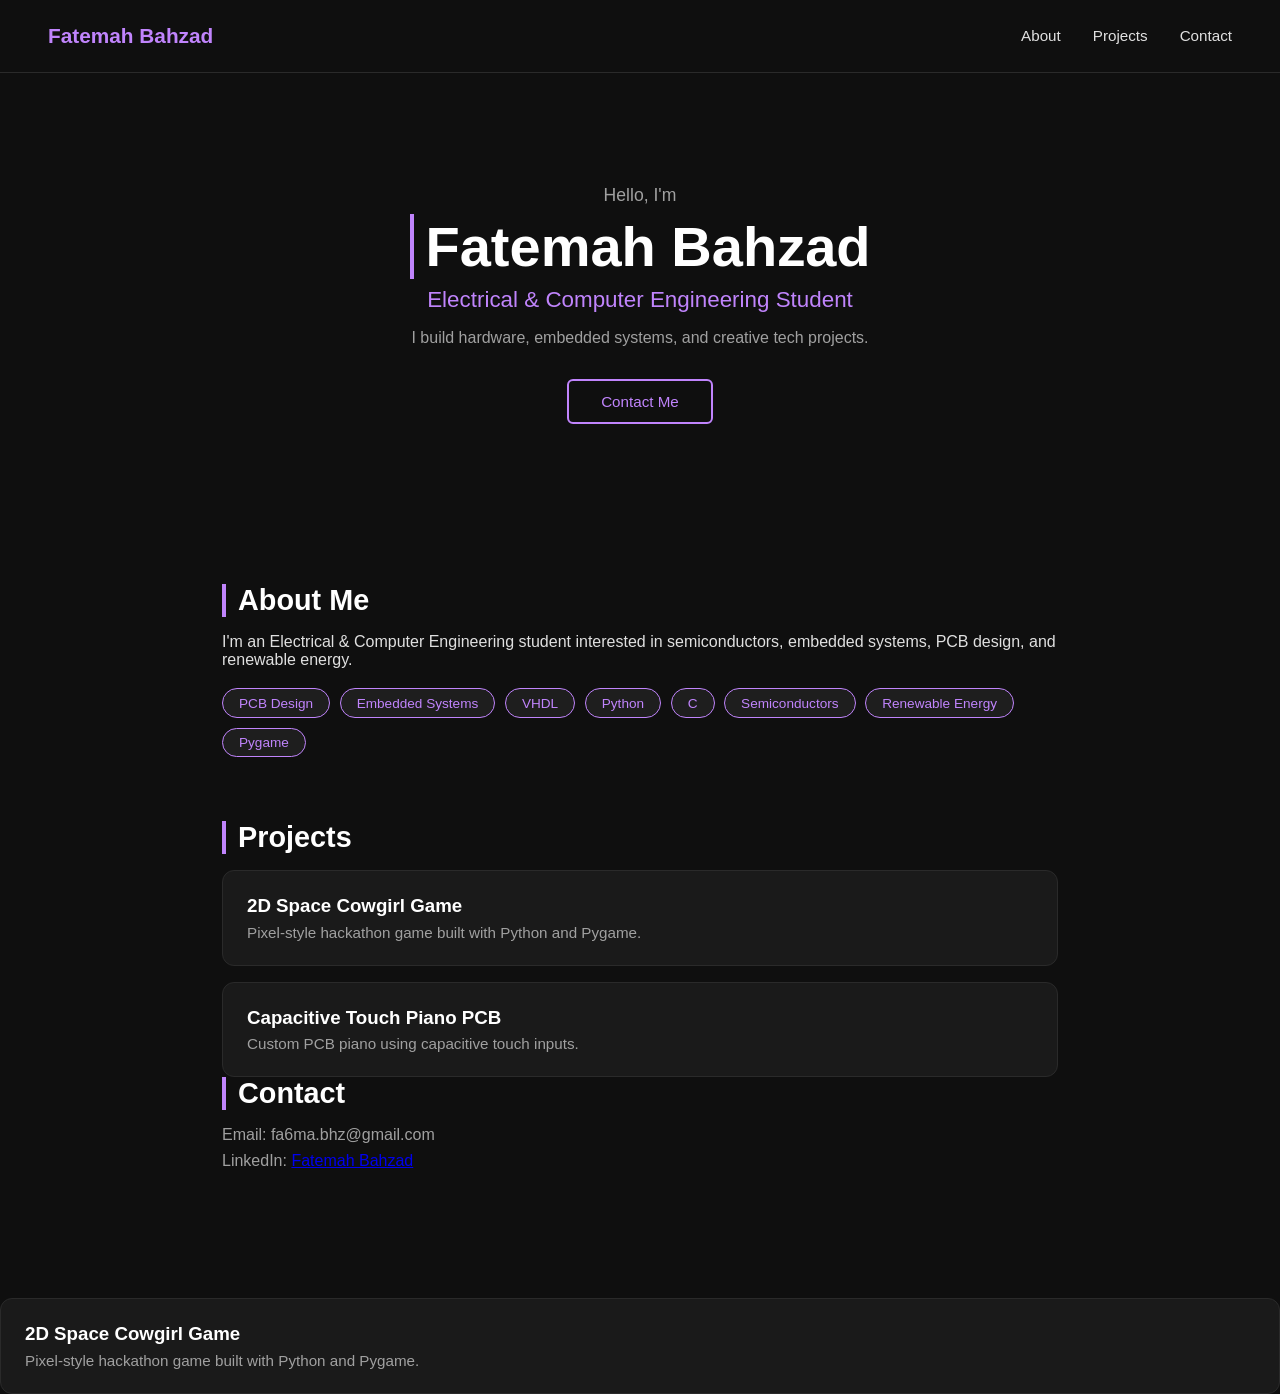
==== index.html @ 69e7a7d3 "first commit" ====
<!DOCTYPE html>
<html lang="en">
  <head>
    <meta charset="UTF-8" />
    <meta name="viewport" content="width=device-width, initial-scale=1.0" />
    <title>Fatemah Bahzad | Portfolio</title>
    <link rel="stylesheet" href="src/style.css" />
  </head>
  <body>
    <header>
      <nav>
        <h1>Fatemah Bahzad</h1>
        <ul>
          <li><a href="#about">About</a></li>
          <li><a href="#projects">Projects</a></li>
          <li><a href="#contact">Contact</a></li>
        </ul>
      </nav>

      <div class="hero">
        <p class="hero-greeting">Hello, I'm</p>
        <h2 class="hero-name">Fatemah Bahzad</h2>
        <h3 class="hero-title">Electrical & Computer Engineering Student</h3>
        <p class="hero-sub">I build hardware, embedded systems, and creative tech projects.</p>
        <a href="#contact" class="hero-btn">Contact Me</a>
      </div>
    </header>

    <main>
      <section id="about">
        <h2>About Me</h2>
        <p>
          I'm an Electrical & Computer Engineering student interested in
          semiconductors, embedded systems, PCB design, and renewable energy.
        </p>

        <div class="skills">
          <span class="skill-tag">PCB Design</span>
          <span class="skill-tag">Embedded Systems</span>
          <span class="skill-tag">VHDL</span>
          <span class="skill-tag">Python</span>
          <span class="skill-tag">C</span>
          <span class="skill-tag">Semiconductors</span>
          <span class="skill-tag">Renewable Energy</span>
          <span class="skill-tag">Pygame</span>
        </div>
      </section>

      <section id="projects">
        <h2>Projects</h2>

<a href="cowgirl.html" class="card-link">
  <div class="card">
    <h3>2D Space Cowgirl Game</h3>
    <p>Pixel-style hackathon game built with Python and Pygame.</p>
  </div>
</a>

       <a href="piano.html" class="card-link">
  <div class="card">
    <h3>Capacitive Touch Piano PCB</h3>
    <p>Custom PCB piano using capacitive touch inputs.</p>
  </div>
</a>
      <section id="contact">
        <h2>Contact</h2>
        <p>Email: fa6ma.bhz@gmail.com</p>
        <p>LinkedIn: <a href="https://www.linkedin.com/in/fatima-bahzad1/" target="_blank">Fatemah Bahzad</a></p>
        
      </section>
    </main>

    <script type="module" src="/main.js"></script>
  </body>
</html>



<a href="cowgirl.html" class="card-link">
  <div class="card">
    <h3>2D Space Cowgirl Game</h3>
    <p>Pixel-style hackathon game built with Python and Pygame.</p>
  </div>
</a>
---- src/style.css ----
* {
  margin: 0;
  padding: 0;
  box-sizing: border-box;
}

body {
  font-family: Arial, sans-serif;
  background: #0f0f0f;
  color: #e0e0e0;
}

/* NAV */
nav {
  display: flex;
  justify-content: space-between;
  align-items: center;
  padding: 1.5rem 3rem;
  background: #0f0f0f;
  border-bottom: 1px solid #2a2a2a;
  position: sticky;
  top: 0;
  z-index: 100;
}

nav h1 {
  color: #c084fc;
  font-size: 1.3rem;
}

nav ul {
  display: flex;
  list-style: none;
  gap: 2rem;
}

nav a {
  text-decoration: none;
  color: #e0e0e0;
  font-size: 0.95rem;
  transition: color 0.2s;
}

nav a:hover {
  color: #c084fc;
}

/* HERO */
.hero {
  display: flex;
  flex-direction: column;
  align-items: center;
  justify-content: center;
  text-align: center;
  padding: 7rem 2rem;
  background: #0f0f0f;
}

.hero-greeting {
  color: #a0a0a0;
  font-size: 1.1rem;
  margin-bottom: 0.5rem;
}

.hero-name {
  font-size: 3.5rem;
  font-weight: bold;
  color: white;
  margin-bottom: 0.5rem;
}

.hero-title {
  font-size: 1.4rem;
  color: #c084fc;
  font-weight: 400;
  margin-bottom: 1rem;
}

.hero-sub {
  color: #a0a0a0;
  font-size: 1rem;
  max-width: 500px;
  margin-bottom: 2rem;
}

.hero-btn {
  display: inline-block;
  padding: 0.75rem 2rem;
  border: 2px solid #c084fc;
  color: #c084fc;
  text-decoration: none;
  border-radius: 6px;
  font-size: 0.95rem;
  transition: background 0.2s, color 0.2s;
}

.hero-btn:hover {
  background: #c084fc;
  color: #0f0f0f;
}

/* MAIN */
main {
  max-width: 900px;
  margin: auto;
  padding: 3rem 2rem;
}

section {
  margin-bottom: 4rem;
}

h2 {
  font-size: 1.8rem;
  color: white;
  margin-bottom: 1rem;
  border-left: 4px solid #c084fc;
  padding-left: 0.75rem;
}

/* SKILLS */
.skills {
  display: flex;
  flex-wrap: wrap;
  gap: 0.6rem;
  margin-top: 1.2rem;
}

.skill-tag {
  background: #1e1e1e;
  border: 1px solid #c084fc;
  color: #c084fc;
  padding: 0.4rem 1rem;
  border-radius: 999px;
  font-size: 0.85rem;
}

/* CARDS */
.card {
  background: #1a1a1a;
  padding: 1.5rem;
  margin-top: 1rem;
  border-radius: 12px;
  border: 1px solid #2a2a2a;
  transition: border-color 0.2s;
}

.card:hover {
  border-color: #c084fc;
}

.card h3 {
  color: white;
  margin-bottom: 0.4rem;
}

.card p {
  color: #a0a0a0;
  font-size: 0.95rem;
}

/* CONTACT */
#contact p {
  color: #a0a0a0;
  margin-top: 0.5rem;
}
.card-link {
  text-decoration: none;
  display: block;
}
.media-heading {
  color: white;
  font-size: 1.2rem;
  margin-top: 2rem;
  margin-bottom: 0.75rem;
  border: none;
  padding: 0;
}

.project-list {
  list-style: none;
  padding: 0;
  margin-top: 0.5rem;
}

.project-list li {
  color: #a0a0a0;
  padding: 0.4rem 0;
  border-bottom: 1px solid #1e1e1e;
  padding-left: 1rem;
  position: relative;
}

.project-list li::before {
  content: "→";
  color: #c084fc;
  position: absolute;
  left: 0;
}
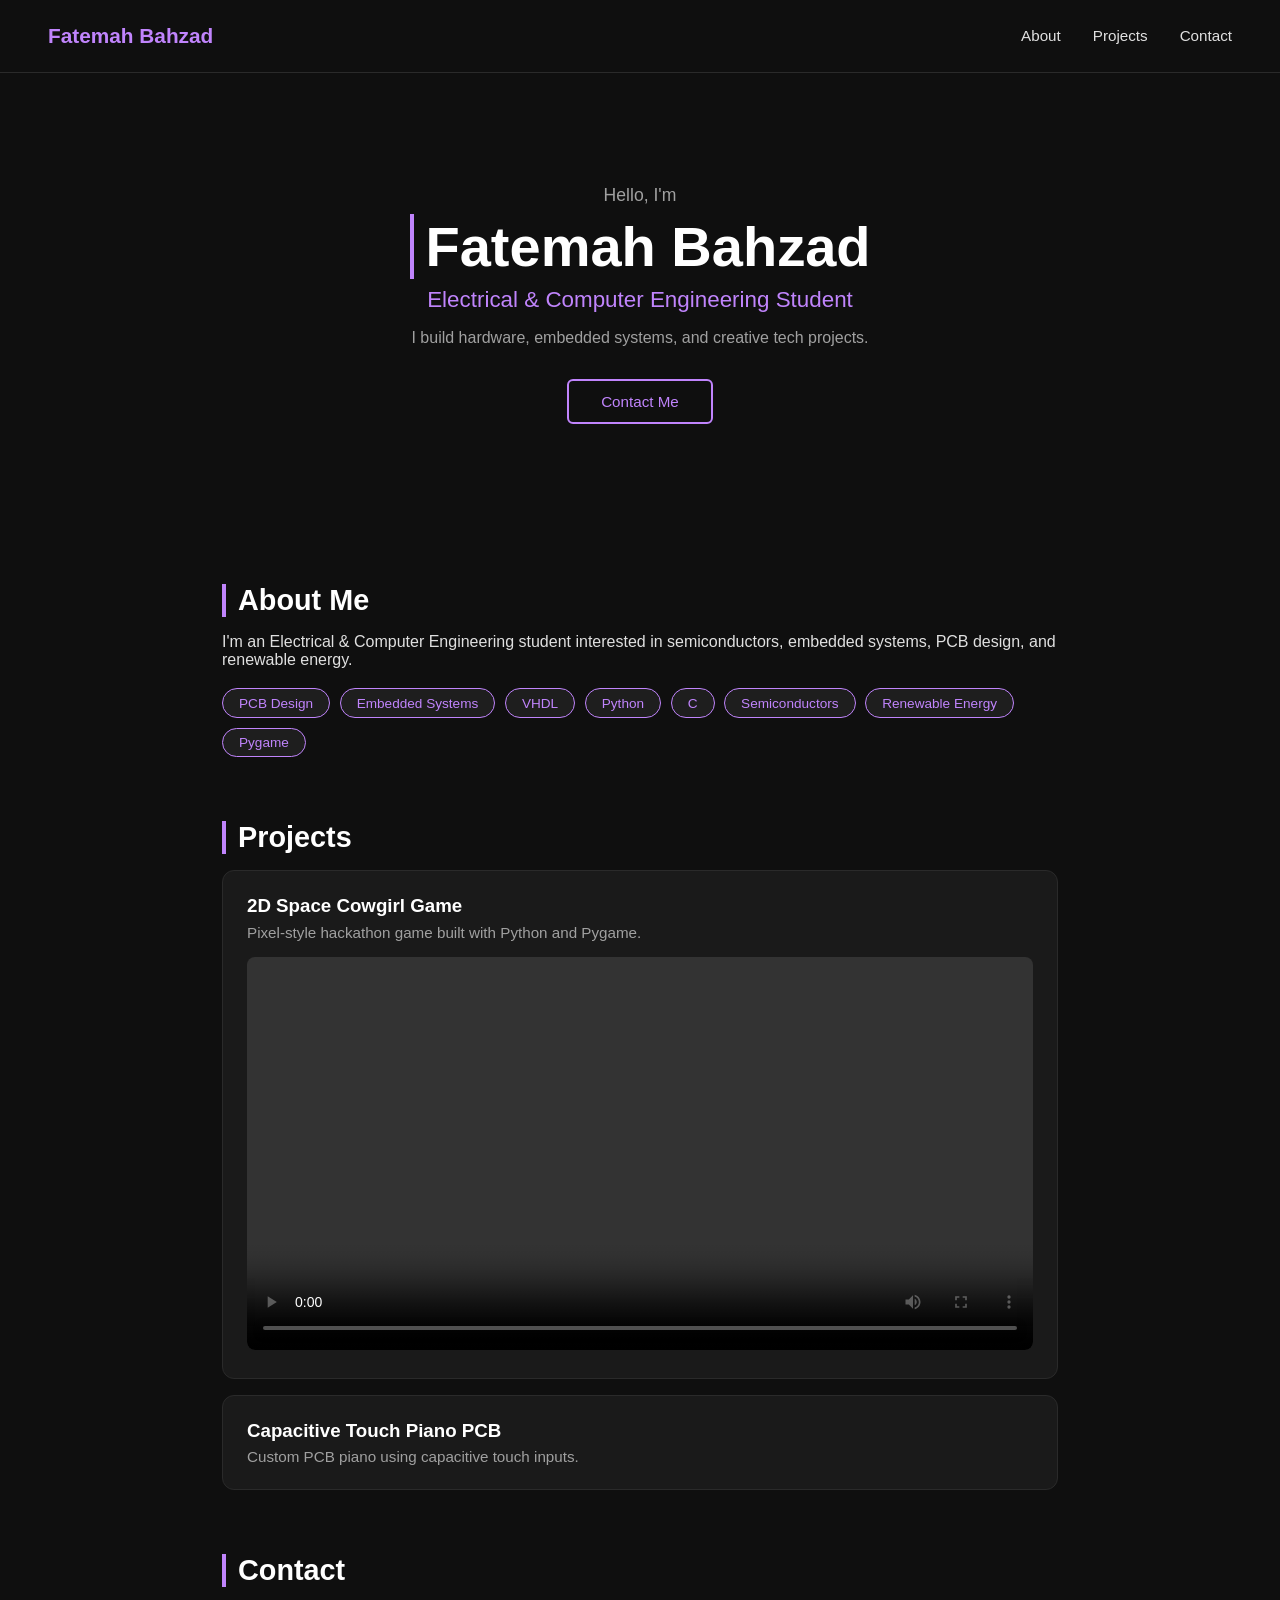
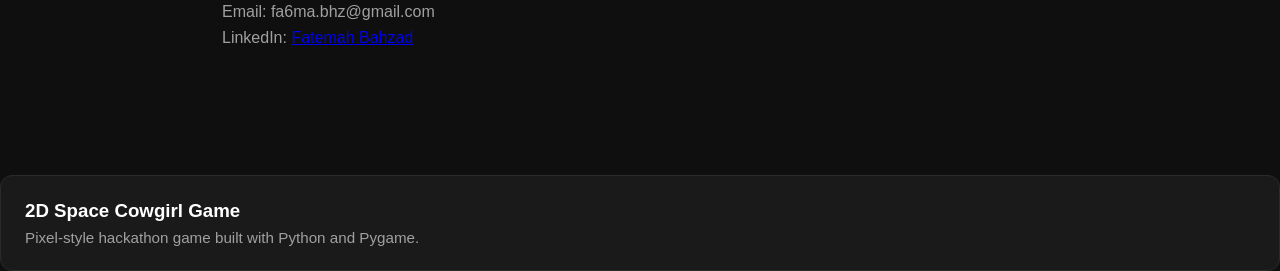
==== commit 3e5cc6b7: "Add video and fix project cards" ====
--- a/index.html
+++ b/index.html
@@ -47,21 +47,23 @@
       </section>
 
       <section id="projects">
-        <h2>Projects</h2>
+  <h2>Projects</h2>
 
-<a href="cowgirl.html" class="card-link">
   <div class="card">
     <h3>2D Space Cowgirl Game</h3>
     <p>Pixel-style hackathon game built with Python and Pygame.</p>
+    <video width="100%" controls style="margin-top: 1rem; border-radius: 8px;">
+      <source src="Space_CowGirl.mp4" type="video/mp4">
+      Your browser does not support the video tag.
+    </video>
   </div>
-</a>
 
-       <a href="piano.html" class="card-link">
   <div class="card">
     <h3>Capacitive Touch Piano PCB</h3>
     <p>Custom PCB piano using capacitive touch inputs.</p>
   </div>
-</a>
+
+</section>
       <section id="contact">
         <h2>Contact</h2>
         <p>Email: fa6ma.bhz@gmail.com</p>
@@ -70,7 +72,7 @@
       </section>
     </main>
 
-    <script type="module" src="/main.js"></script>
+    <script type="module" src="/src/main.js"></script>
   </body>
 </html>
 
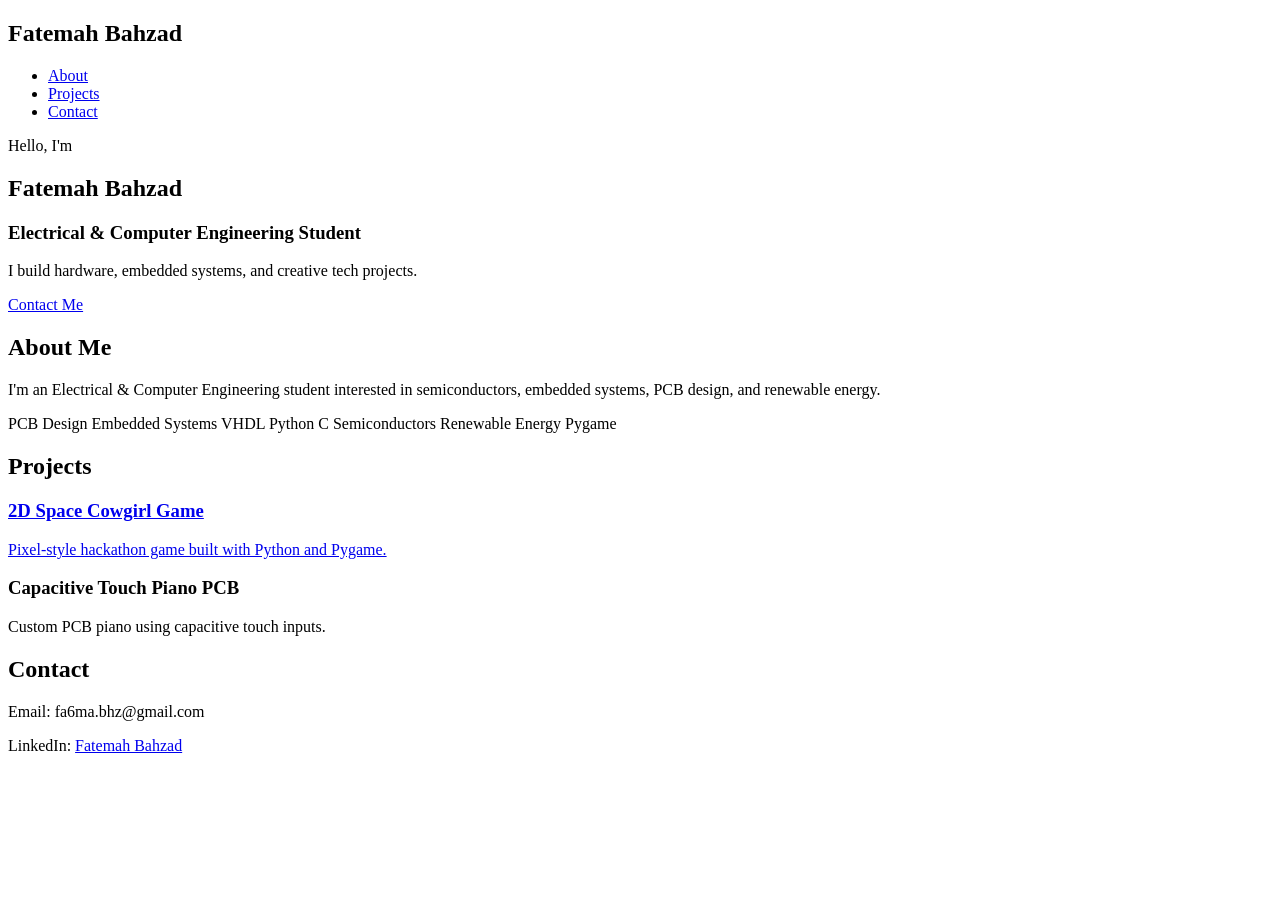
==== commit c29a9de4: "Add cowgirl project page" ====
--- a/index.html
+++ b/index.html
@@ -4,7 +4,7 @@
     <meta charset="UTF-8" />
     <meta name="viewport" content="width=device-width, initial-scale=1.0" />
     <title>Fatemah Bahzad | Portfolio</title>
-    <link rel="stylesheet" href="src/style.css" />
+    <link rel="stylesheet" href="style.css" />
   </head>
   <body>
     <header>
@@ -47,40 +47,28 @@
       </section>
 
       <section id="projects">
-  <h2>Projects</h2>
+        <h2>Projects</h2>
 
-  <div class="card">
-    <h3>2D Space Cowgirl Game</h3>
-    <p>Pixel-style hackathon game built with Python and Pygame.</p>
-    <video width="100%" controls style="margin-top: 1rem; border-radius: 8px;">
-      <source src="Space_CowGirl.mp4" type="video/mp4">
-      Your browser does not support the video tag.
-    </video>
-  </div>
+        <a href="cowgirl.html" class="card-link">
+          <div class="card">
+            <h3>2D Space Cowgirl Game</h3>
+            <p>Pixel-style hackathon game built with Python and Pygame.</p>
+          </div>
+        </a>
 
-  <div class="card">
-    <h3>Capacitive Touch Piano PCB</h3>
-    <p>Custom PCB piano using capacitive touch inputs.</p>
-  </div>
+        <div class="card">
+          <h3>Capacitive Touch Piano PCB</h3>
+          <p>Custom PCB piano using capacitive touch inputs.</p>
+        </div>
+      </section>
 
-</section>
       <section id="contact">
         <h2>Contact</h2>
         <p>Email: fa6ma.bhz@gmail.com</p>
         <p>LinkedIn: <a href="https://www.linkedin.com/in/fatima-bahzad1/" target="_blank">Fatemah Bahzad</a></p>
-        
       </section>
     </main>
 
-    <script type="module" src="/src/main.js"></script>
+    <script src="main.js"></script>
   </body>
-</html>
-
-
-
-<a href="cowgirl.html" class="card-link">
-  <div class="card">
-    <h3>2D Space Cowgirl Game</h3>
-    <p>Pixel-style hackathon game built with Python and Pygame.</p>
-  </div>
-</a>+</html>
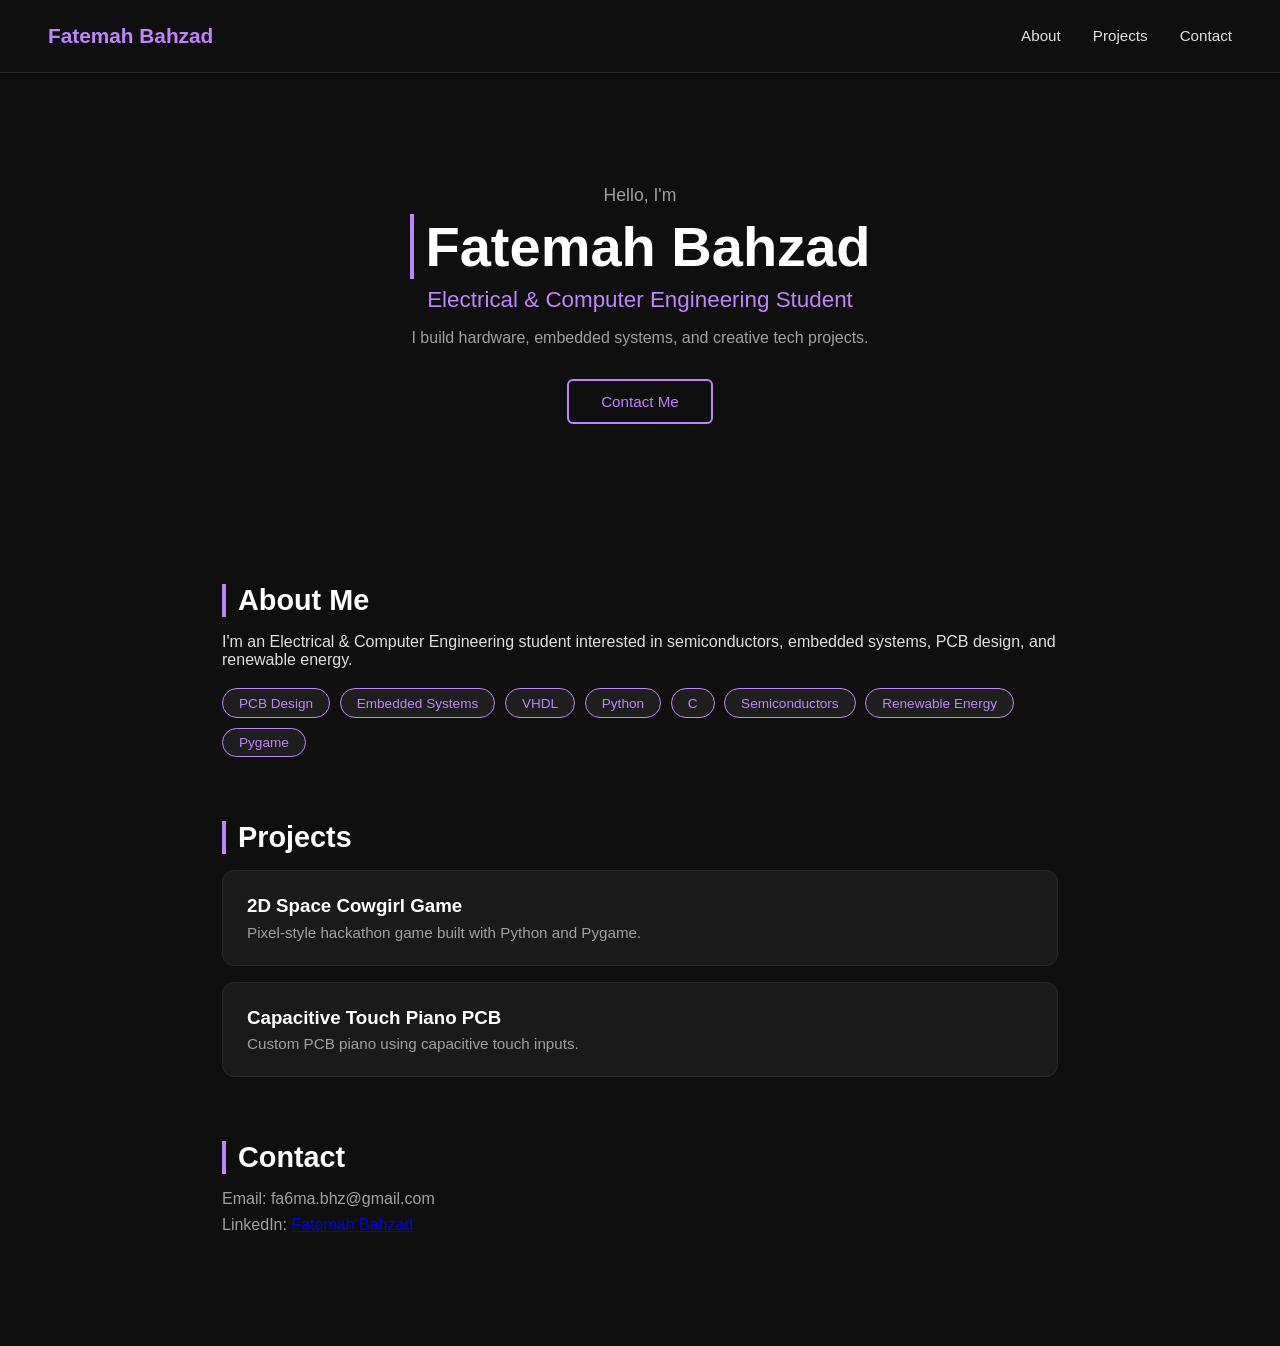
==== commit 41460f1c: "Fix CSS path" ====
--- a/index.html
+++ b/index.html
@@ -4,7 +4,7 @@
     <meta charset="UTF-8" />
     <meta name="viewport" content="width=device-width, initial-scale=1.0" />
     <title>Fatemah Bahzad | Portfolio</title>
-    <link rel="stylesheet" href="style.css" />
+    <link rel="stylesheet" href="src/style.css" />
   </head>
   <body>
     <header>
@@ -69,6 +69,6 @@
       </section>
     </main>
 
-    <script src="main.js"></script>
+    <script type="module" src="/src/main.js"></script>
   </body>
 </html>
--- a/src/style.css
+++ b/src/style.css
@@ -0,0 +1,199 @@
+* {
+  margin: 0;
+  padding: 0;
+  box-sizing: border-box;
+}
+
+body {
+  font-family: Arial, sans-serif;
+  background: #0f0f0f;
+  color: #e0e0e0;
+}
+
+/* NAV */
+nav {
+  display: flex;
+  justify-content: space-between;
+  align-items: center;
+  padding: 1.5rem 3rem;
+  background: #0f0f0f;
+  border-bottom: 1px solid #2a2a2a;
+  position: sticky;
+  top: 0;
+  z-index: 100;
+}
+
+nav h1 {
+  color: #c084fc;
+  font-size: 1.3rem;
+}
+
+nav ul {
+  display: flex;
+  list-style: none;
+  gap: 2rem;
+}
+
+nav a {
+  text-decoration: none;
+  color: #e0e0e0;
+  font-size: 0.95rem;
+  transition: color 0.2s;
+}
+
+nav a:hover {
+  color: #c084fc;
+}
+
+/* HERO */
+.hero {
+  display: flex;
+  flex-direction: column;
+  align-items: center;
+  justify-content: center;
+  text-align: center;
+  padding: 7rem 2rem;
+  background: #0f0f0f;
+}
+
+.hero-greeting {
+  color: #a0a0a0;
+  font-size: 1.1rem;
+  margin-bottom: 0.5rem;
+}
+
+.hero-name {
+  font-size: 3.5rem;
+  font-weight: bold;
+  color: white;
+  margin-bottom: 0.5rem;
+}
+
+.hero-title {
+  font-size: 1.4rem;
+  color: #c084fc;
+  font-weight: 400;
+  margin-bottom: 1rem;
+}
+
+.hero-sub {
+  color: #a0a0a0;
+  font-size: 1rem;
+  max-width: 500px;
+  margin-bottom: 2rem;
+}
+
+.hero-btn {
+  display: inline-block;
+  padding: 0.75rem 2rem;
+  border: 2px solid #c084fc;
+  color: #c084fc;
+  text-decoration: none;
+  border-radius: 6px;
+  font-size: 0.95rem;
+  transition: background 0.2s, color 0.2s;
+}
+
+.hero-btn:hover {
+  background: #c084fc;
+  color: #0f0f0f;
+}
+
+/* MAIN */
+main {
+  max-width: 900px;
+  margin: auto;
+  padding: 3rem 2rem;
+}
+
+section {
+  margin-bottom: 4rem;
+}
+
+h2 {
+  font-size: 1.8rem;
+  color: white;
+  margin-bottom: 1rem;
+  border-left: 4px solid #c084fc;
+  padding-left: 0.75rem;
+}
+
+/* SKILLS */
+.skills {
+  display: flex;
+  flex-wrap: wrap;
+  gap: 0.6rem;
+  margin-top: 1.2rem;
+}
+
+.skill-tag {
+  background: #1e1e1e;
+  border: 1px solid #c084fc;
+  color: #c084fc;
+  padding: 0.4rem 1rem;
+  border-radius: 999px;
+  font-size: 0.85rem;
+}
+
+/* CARDS */
+.card {
+  background: #1a1a1a;
+  padding: 1.5rem;
+  margin-top: 1rem;
+  border-radius: 12px;
+  border: 1px solid #2a2a2a;
+  transition: border-color 0.2s;
+}
+
+.card:hover {
+  border-color: #c084fc;
+}
+
+.card h3 {
+  color: white;
+  margin-bottom: 0.4rem;
+}
+
+.card p {
+  color: #a0a0a0;
+  font-size: 0.95rem;
+}
+
+/* CONTACT */
+#contact p {
+  color: #a0a0a0;
+  margin-top: 0.5rem;
+}
+.card-link {
+  text-decoration: none;
+  display: block;
+}
+.media-heading {
+  color: white;
+  font-size: 1.2rem;
+  margin-top: 2rem;
+  margin-bottom: 0.75rem;
+  border: none;
+  padding: 0;
+}
+
+.project-list {
+  list-style: none;
+  padding: 0;
+  margin-top: 0.5rem;
+}
+
+.project-list li {
+  color: #a0a0a0;
+  padding: 0.4rem 0;
+  border-bottom: 1px solid #1e1e1e;
+  padding-left: 1rem;
+  position: relative;
+}
+
+.project-list li::before {
+  content: "→";
+  color: #c084fc;
+  position: absolute;
+  left: 0;
+}
